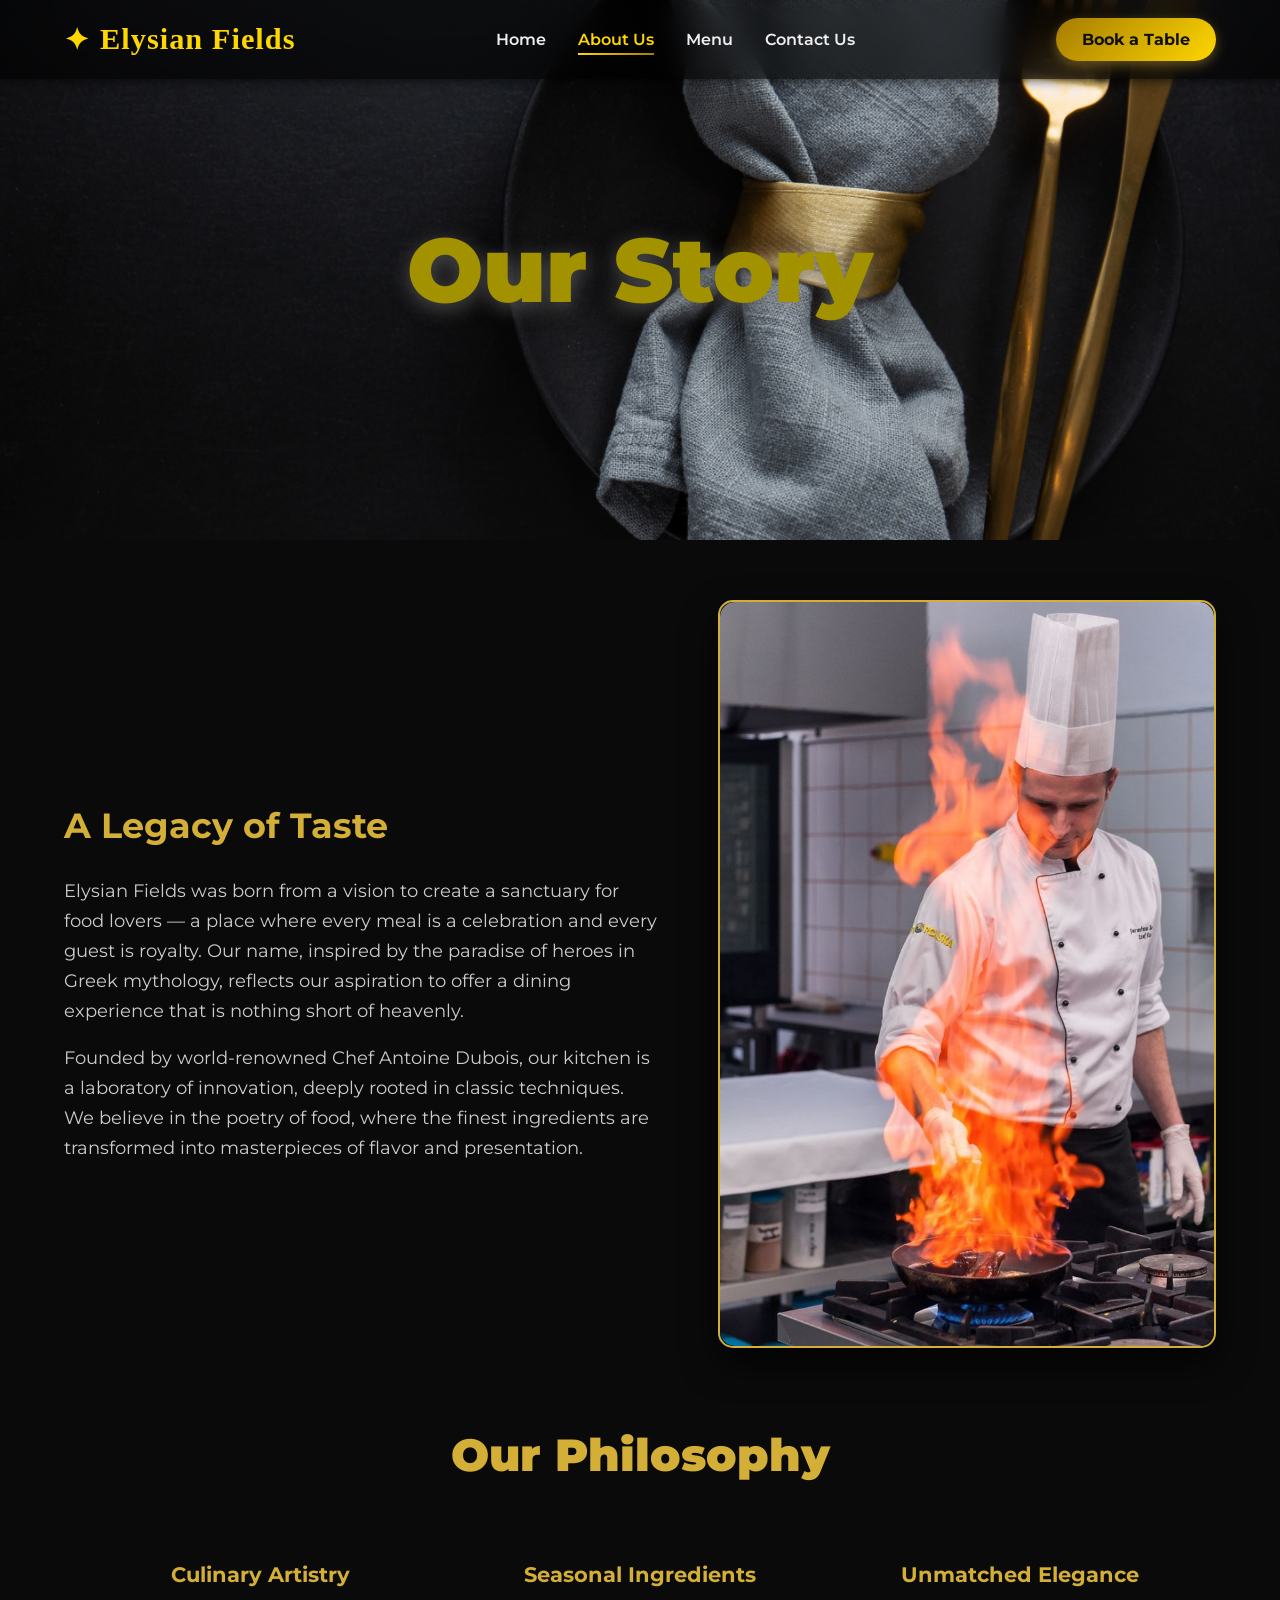
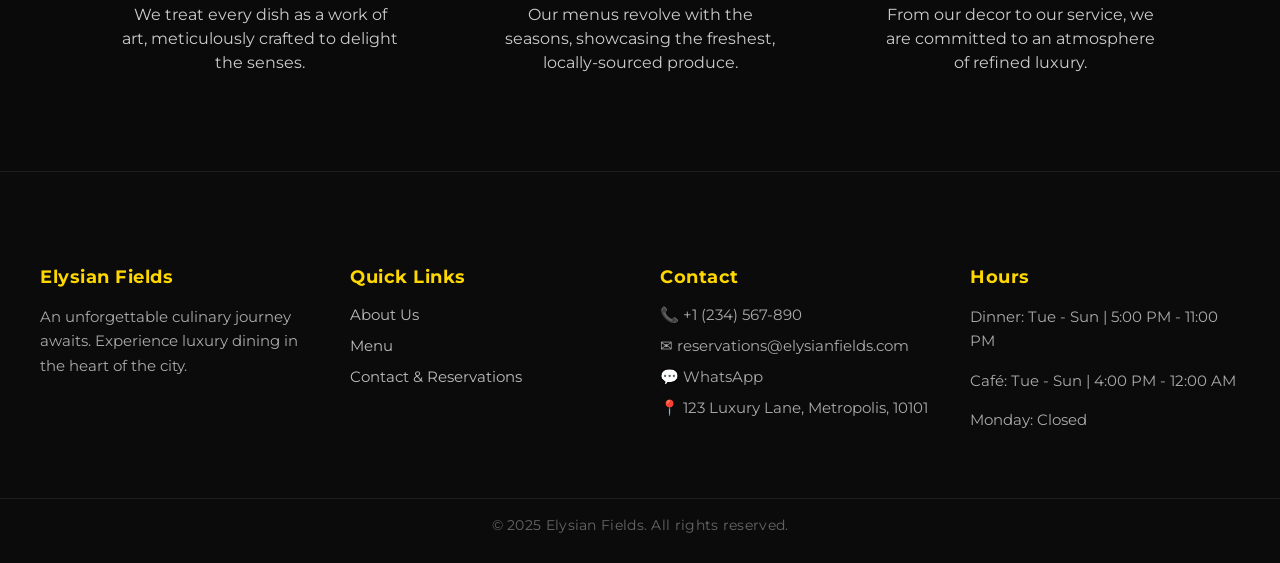
==== about.html @ fce70c0c "Initial commit" ====
<!DOCTYPE html>
<html lang="en">
<head>
  <meta charset="UTF-8" />
  <meta name="viewport" content="width=device-width, initial-scale=1" />
  <title>Elysian Fields | About Us</title>
  <link rel="stylesheet" href="about.css" />
  <link href="https://fonts.googleapis.com/css2?family=Montserrat:wght@400;600;700&display=swap" rel="stylesheet">
</head>
<body>
  <!-- HEADER -->
  <header>
    <div class="container header-container">
      <div class="logo">
        <span class="icon">✦</span> Elysian Fields
      </div>

      <!-- Hamburger -->
      <button class="nav-toggle" id="navToggle" aria-label="Toggle navigation" aria-expanded="false">
        <span class="hamburger">
          <span class="bar"></span>
          <span class="bar"></span>
          <span class="bar"></span>
        </span>
      </button>

      <!-- Navigation -->
      <nav class="site-nav" id="siteNav">
        <ul>
          <li><a href="index.html">Home</a></li>
          <li><a href="about.html" class="active">About Us</a></li>
          <li><a href="menu.html">Menu</a></li>
          <li><a href="contact.html" >Contact Us</a></li>
        </ul>
        <!-- CTA (mobile only) -->
        <a href="contact.html" class="btn-primary mobile-cta">Book a Table</a>
      </nav>

      <!-- CTA (desktop only) -->
      <a href="contact.html" class="btn-primary header-cta">Book a Table</a>
    </div>
  </header>

  <!-- HERO -->
  <section class="about-hero">
    <div class="container">
      <h1 class="fade-in">Our Story</h1>
    </div>
  </section>

  <!-- ABOUT CONTENT -->
  <main>
    <section class="about-content container">
      <div class="about-text slide-in-left">
        <h2>A Legacy of Taste</h2>
        <p>
          Elysian Fields was born from a vision to create a sanctuary for food lovers — a place where every meal is a celebration and every guest is royalty. Our name, inspired by the paradise of heroes in Greek mythology, reflects our aspiration to offer a dining experience that is nothing short of heavenly.
        </p>
        <p>
          Founded by world-renowned Chef Antoine Dubois, our kitchen is a laboratory of innovation, deeply rooted in classic techniques. We believe in the poetry of food, where the finest ingredients are transformed into masterpieces of flavor and presentation.
        </p>
      </div>
      <div class="about-image slide-in-right">
        <img src="image/chef.jpeg" alt="Chef portrait" />
      </div>
    </section>

    <!-- PHILOSOPHY -->
    <section class="philosophy container fade-in">
      <h2>Our Philosophy</h2>
      <div class="philosophy-items">
        <div class="philosophy-item">
          <div class="icon-circle">
           
              <path d="M4 20h16M4 4h16M4 12h16"/>
              <circle cx="12" cy="12" r="3"/>
            </svg>
          </div>
          <h3>Culinary Artistry</h3>
          <p>We treat every dish as a work of art, meticulously crafted to delight the senses.</p>
        </div>
        <div class="philosophy-item">
          <div class="icon-circle">

              <path d="M3 12l2-2 4 4 8-8 2 2"/>
            </svg>
          </div>
          <h3>Seasonal Ingredients</h3>
          <p>Our menus revolve with the seasons, showcasing the freshest, locally-sourced produce.</p>
        </div>
        <div class="philosophy-item">
          <div class="icon-circle">
          
              <circle cx="12" cy="12" r="10"/>
              <path d="M12 6v6l4 2"/>
            </svg>
          </div>
          <h3>Unmatched Elegance</h3>
          <p>From our decor to our service, we are committed to an atmosphere of refined luxury.</p>
        </div>
      </div>
    </section>
  </main>

  <!-- FOOTER -->
 <footer>
    <div class="footer-container">
      <div class="footer-section about">
        <h4>Elysian Fields</h4>
        <p>An unforgettable culinary journey awaits. Experience luxury dining in the heart of the city.</p>
      </div>
      <div class="footer-section links">
        <h4>Quick Links</h4>
        <ul>
          <li><a href="about.html">About Us</a></li>
          <li><a href="menu.html">Menu</a></li>
          <li><a href="contact.html">Contact & Reservations</a></li>
        </ul>
      </div>
      <div class="footer-section contact">
        <h4>Contact</h4>
        <ul>
          <li>📞 +1 (234) 567-890</li>
          <li>✉ reservations@elysianfields.com</li>
          <li>💬 WhatsApp</li>
          <li>📍 123 Luxury Lane, Metropolis, 10101</li>
        </ul>
      </div>
      <div class="footer-section hours">
        <h4>Hours</h4>
        <p>Dinner: Tue - Sun | 5:00 PM - 11:00 PM</p>
        <p>Café: Tue - Sun | 4:00 PM - 12:00 AM</p>
        <p>Monday: Closed</p>
      </div>
    </div>
    <div class="footer-bottom">
      <p>© 2025 Elysian Fields. All rights reserved.</p>
    </div>
  </footer>
  <script src="about.js"></script>
</body>
</html>
---- about.css ----
@import url('https://fonts.googleapis.com/css2?family=Montserrat:wght@400;600;700&display=swap');

body {
  background-color: #0a0a0a;
  font-family: 'Montserrat', sans-serif;
  color: white;
  margin: 0;
  min-height: 100vh;
  display: flex;
  flex-direction: column;
}

.container {
  width: 90%;
  max-width: 1200px;
  margin: 0 auto;
}

/* Header */
/* ===== Header ===== */
header {
  position: fixed;
  width: 100%;
  top: 0;
  z-index: 1000;
  backdrop-filter: blur(14px);
  background: rgba(0, 0, 0, 0.65);
  box-shadow: 0 2px 10px rgba(0,0,0,0.6);
}
.header-container {
  display: flex;
  justify-content: space-between;
  align-items: center;
  padding: 18px 0;
}
.logo {
  font-family: 'Playfair Display', serif;
  font-size: 1.9rem;
  font-weight: 900;
  color: #FFD700;
  display: flex;
  align-items: center;
  gap: 10px;
  letter-spacing: 1px;
}

/* ===== Navigation ===== */
.site-nav {
  display: flex;
  align-items: center;
  gap: 32px;
}
.site-nav ul {
  display: flex;
  gap: 32px;
  list-style: none;
  margin: 0;
  padding: 0;
}
.site-nav ul li a {
  text-decoration: none;
  color: #eee;
  font-weight: 600;
  font-size: 1rem;
  position: relative;
  transition: color 0.3s ease;
}
.site-nav ul li a:hover,
.site-nav ul li a.active {
  color: #FFD700;
}
.site-nav ul li a.active::after {
  content: '';
  position: absolute;
  bottom: -6px;
  left: 0;
  height: 2px;
  width: 100%;
  background: linear-gradient(90deg, #FFD700, #a67c00);
}

/* CTA Buttons */
.btn-primary {
  background: linear-gradient(135deg, #a67c00, #FFD700);
  color: #111;
  padding: 12px 26px;
  border-radius: 30px;
  font-weight: 700;
  text-decoration: none;
  font-size: 1rem;
  transition: all 0.3s ease;
  box-shadow: 0 4px 12px rgba(212, 175, 55, 0.4);
}
.btn-primary:hover {
  background: linear-gradient(135deg, #FFD700, #a67c00);
  box-shadow: 0 6px 18px rgba(212, 175, 55, 0.6);
  transform: translateY(-2px);
}
.header-cta { display: inline-block; }
.mobile-cta { display: none; }

/* HERO */
.about-hero {
  height: 60vh;
  display: flex;
  align-items: center;
  justify-content: center;
  background: url("image/res.jpg") center/cover no-repeat;
  text-align: center;
  margin-bottom: 60px;
  
}
.overlay {
  position: absolute;
  inset: 0;
  background: linear-gradient(rgba(0,0,0,0.7), rgba(0,0,0,0.6));
}

.hero-content {
  position: relative;
  z-index: 2;
  max-width: 800px;
  padding: 0 20px;
  animation: fadeUp 1.2s ease both;
}
.about-hero h1 {
  font-size: 10vh;
  font-weight: 900;
  color: #a29200;
  text-shadow: 0 5px 20px rgba(103, 103, 103, 0.7);
}
.overlay {
  position: absolute;
  inset: 0;
  background: linear-gradient(rgba(0,0,0,0.7), rgba(0,0,0,0.6));
}


/* ABOUT CONTENT */
.about-content {
  display: flex;
  gap: 60px;
  margin-bottom: 80px;
  flex-wrap: wrap;
  align-items: center;
}
.about-text {
  flex: 1 1 400px;
  font-size: 1.1rem;
  line-height: 1.7;
  color: #ccc;
}
.about-text h2 {
  font-size: 2.2rem;
  color: #d4af37;
  margin-bottom: 20px;
}
.about-image {
  flex: 1 1 300px;
  text-align: center;
  border-radius: 15px;
  overflow: hidden;
  border: 2px solid #d4af37;
  box-shadow: 0 15px 35px rgba(0,0,0,0.7);
}
.about-image img {
  width: 100%;
  display: block;
  border-radius: 15px;
}

/* PHILOSOPHY */
.philosophy {
  text-align: center;
  margin-bottom: 60px;
}
.philosophy h2 {
  font-size: 2.8rem;
  font-weight: 900;
  color: #d4af37;
  margin-bottom: 40px;
}
.philosophy-items {
  display: flex;
  justify-content: center;
  gap: 60px;
  flex-wrap: wrap;
}
.philosophy-item {
  max-width: 280px;
  text-align: center;
  padding: 20px;
  transition: transform 0.3s ease;
}
.philosophy-item:hover {
  transform: translateY(-8px);
}

.philosophy-item h3 {
  color: #d4af37;
  margin-bottom: 12px;
  font-size: 1.3rem;
}
.philosophy-item p {
  color: #ccc;
  font-size: 1rem;
  line-height: 1.5;
}

/* FOOTER */
footer {
  background: #0b0b0b;
  color: #ccc;
  padding: 70px 0 30px;
  margin-top: auto;
  border-top: 1px solid rgba(255,255,255,0.08);
}

.footer-container {
  max-width: 1200px;
  margin: 0 auto;
  display: grid;
  grid-template-columns: repeat(auto-fit, minmax(220px, 1fr));
  gap: 40px;
}

.footer-section h4 {
  color: #FFD700;
  font-weight: 700;
  margin-bottom: 18px;
  font-size: 1.1rem;
  letter-spacing: 0.5px;
}

.footer-section p {
  font-size: 0.95rem;
  line-height: 1.6;
  color: #aaa;
}

.footer-section ul {
  list-style: none;
  padding: 0;
  margin: 0;
}
.footer-section ul li {
  margin-bottom: 12px;
  font-size: 0.95rem;
}
.footer-section ul li a {
  color: #bbb;
  text-decoration: none;
  transition: color 0.3s ease, padding-left 0.3s ease;
}
.footer-section ul li a:hover {
  color: #FFD700;
  padding-left: 4px;
}

.footer-section.contact ul li,
.footer-section.hours p {
  color: #aaa;
  font-size: 0.95rem;
}

.footer-bottom {
  text-align: center;
  margin-top: 50px;
  color: #666;
  border-top: 1px solid rgba(255,255,255,0.08);
  padding-top: 18px;
  font-size: 0.85rem;
  letter-spacing: 0.3px;
}
.footer-bottom p {
  margin: 0;
}

/* ===== Hamburger ===== */
.nav-toggle {
  display: none;
  background: none;
  border: none;
  cursor: pointer;
  z-index: 1100;
}
.hamburger {
  display: flex;
  flex-direction: column;
  gap: 6px;
}
.hamburger .bar {
  width: 26px;
  height: 3px;
  background-color: #FFD700;
  border-radius: 2px;
  transition: all 0.3s ease;
}
.nav-toggle.active .bar:nth-child(1) {
  transform: rotate(45deg) translate(5px, 5px);
}
.nav-toggle.active .bar:nth-child(2) {
  opacity: 0;
}
.nav-toggle.active .bar:nth-child(3) {
  transform: rotate(-45deg) translate(6px, -6px);
}
/* ANIMATIONS */
.fade-in {
  animation: fadeIn 1.5s ease-in-out;
}
.slide-in-left {
  animation: slideInLeft 1.2s ease;
}
.slide-in-right {
  animation: slideInRight 1.2s ease;
}
@keyframes fadeIn {
  from { opacity: 0; transform: translateY(30px); }
  to { opacity: 1; transform: translateY(0); }
}
@keyframes slideInLeft {
  from { opacity: 0; transform: translateX(-50px); }
  to { opacity: 1; transform: translateX(0); }
}
@keyframes slideInRight {
  from { opacity: 0; transform: translateX(50px); }
  to { opacity: 1; transform: translateX(0); }
}

@media (max-width: 900px) {
  .site-nav {
    position: absolute;
    top: 100%;
    right: 0;
    left: 0;
    background: rgba(15, 15, 15, 0.98);
    border-radius: 0 0 12px 12px;
    box-shadow: 0 8px 24px rgba(0,0,0,0.6);
    overflow: hidden;
    max-height: 0;
    opacity: 0;
    transform: translateY(-20px);
    transition: max-height 0.5s ease, opacity 0.4s ease, transform 0.4s ease;
    display: flex;
    flex-direction: column;
    align-items: center;
    padding: 0;
  }
  .site-nav.open {
    max-height: 400px; /* Enough for dropdown */
    opacity: 1;
    transform: translateY(0);
    padding: 20px 0;
  }

  .site-nav ul {
    flex-direction: column;
    gap: 18px;
    list-style: none;
    margin: 0;
    padding: 0;
    width: 100%;
    text-align: center;
  }
  .site-nav ul li a {
    font-size: 1rem;
    font-weight: 600;
    color: #eee;
    text-decoration: none;
    transition: color 0.3s ease;
  }
  .site-nav ul li a:hover,
  .site-nav ul li a.active {
    color: #FFD700;
  }

  .header-cta { display: none; }
  .mobile-cta {
    display: block;
    margin-top: 20px;
    padding: 12px 22px;
    border-radius: 30px;
  }

  .nav-toggle { display: block; }
}

@media (max-width: 382px) {
    .logo {
  font-family: 'Playfair Display', serif;
  font-size: 1.4rem;
  font-weight: 900;
  color: #FFD700;
  display: flex;
  align-items: center;
  gap: 10px;
  letter-spacing: 1px;
}
.about-hero h1 {
  font-size: 7vh;
  font-weight: 900;
  color: #a29200;
  text-shadow: 0 5px 20px rgba(103, 103, 103, 0.7);
}

  /* تصحيح الكلاس */
  .contact-content {
    grid-template-columns: 1fr;
    padding: 0 0.5rem;
    gap: 16px;
  }

  .form-section, .contact-info {
    padding: 0.8rem;
    border-radius: 8px;
  }

  footer {
    padding: 20px 10px;
  }
  .footer-container {
    gap: 16px;
  }
  .footer-section h4 {
    margin-bottom: 10px;
  }
  .footer-bottom {
    margin-top: 15px;
  }
   }
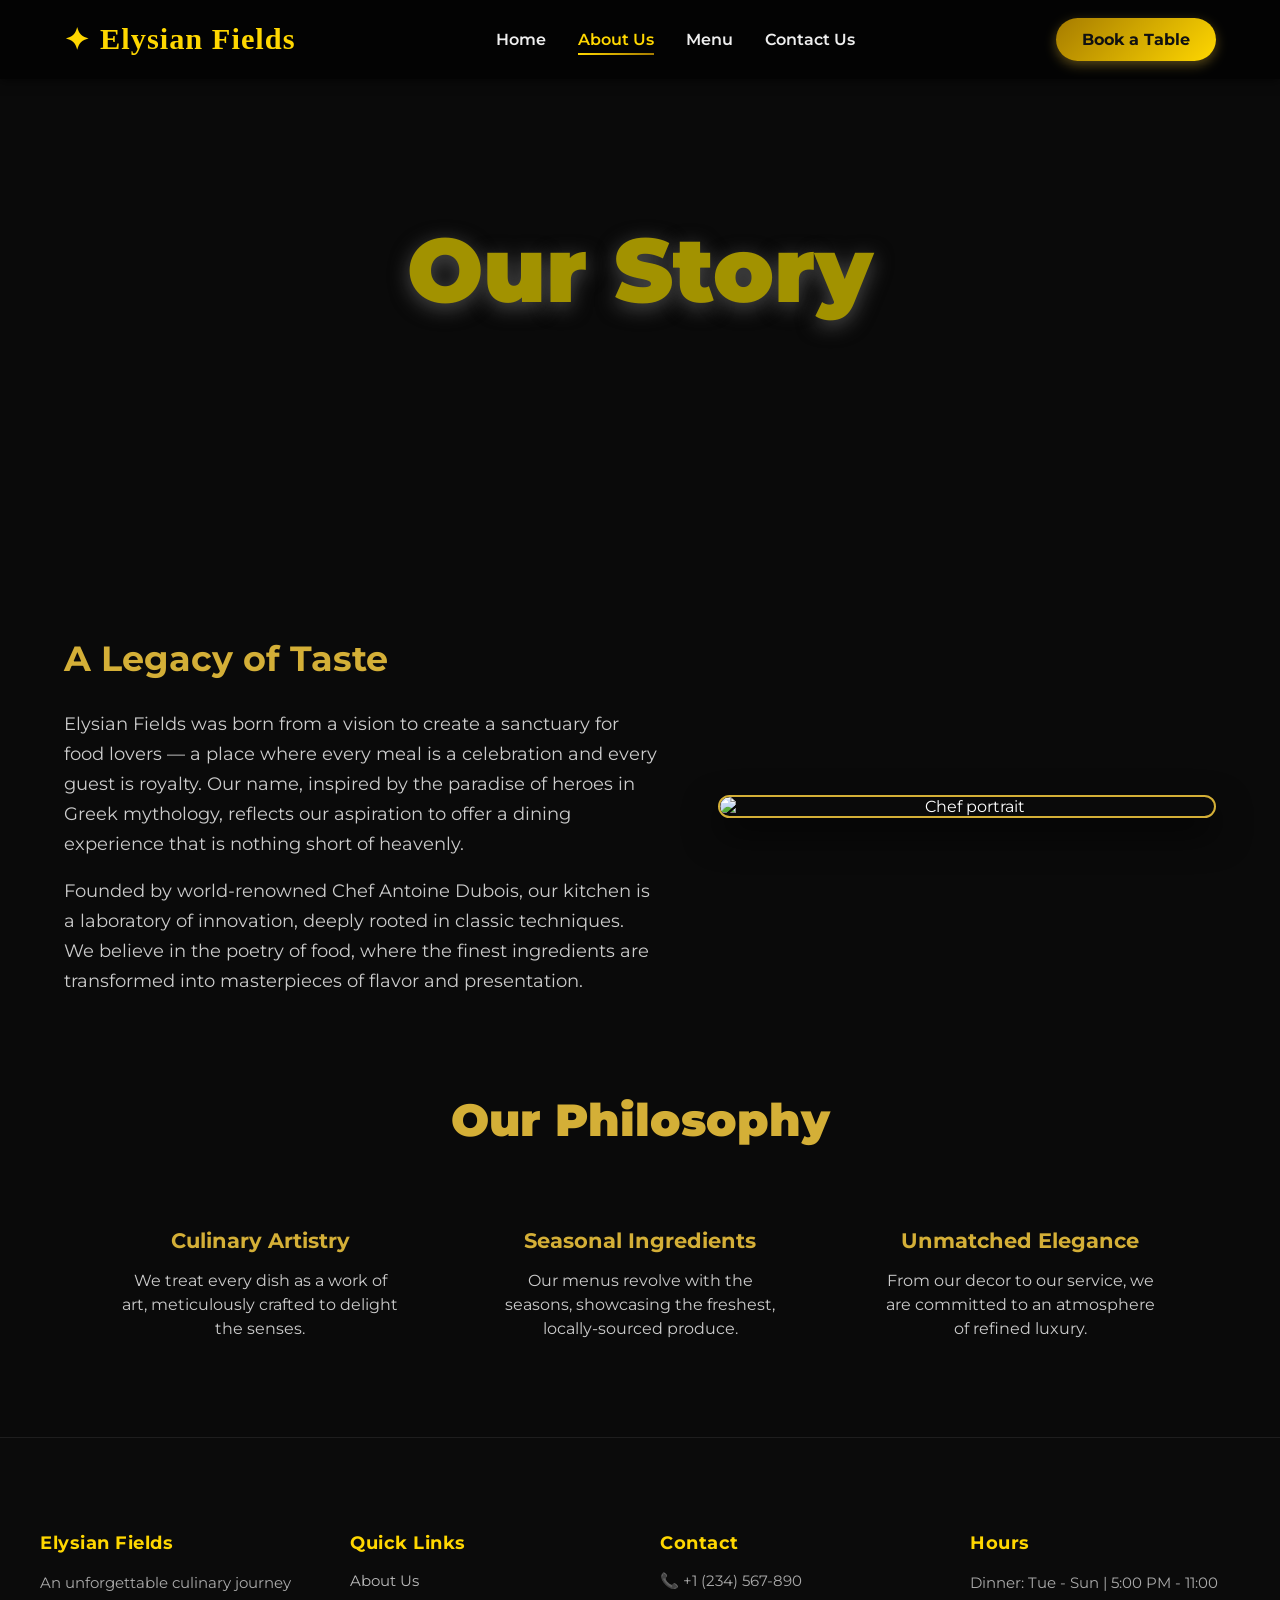
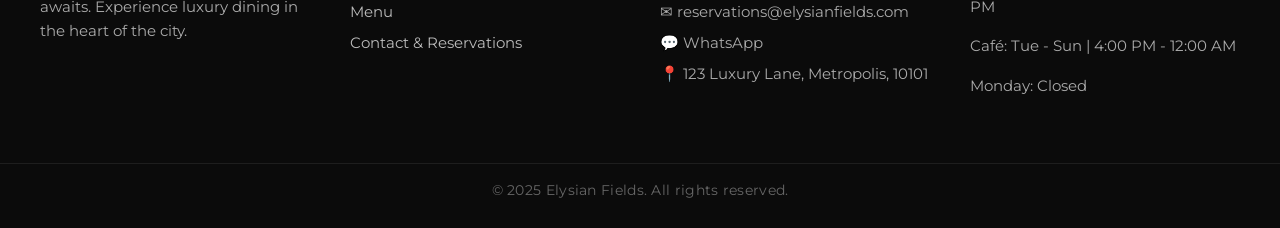
==== commit 76690c71: "Add files via upload" ====
--- a/about.html
+++ b/about.html
@@ -27,7 +27,7 @@
       <!-- Navigation -->
       <nav class="site-nav" id="siteNav">
         <ul>
-          <li><a href="index.html">Home</a></li>
+          <li><a href="home.html">Home</a></li>
           <li><a href="about.html" class="active">About Us</a></li>
           <li><a href="menu.html">Menu</a></li>
           <li><a href="contact.html" >Contact Us</a></li>
@@ -61,7 +61,7 @@
         </p>
       </div>
       <div class="about-image slide-in-right">
-        <img src="image/chef.jpeg" alt="Chef portrait" />
+        <img src="https://i.pinimg.com/736x/c7/f5/39/c7f5397cdff2830c134eda6884088b78.jpg" alt="Chef portrait" />
       </div>
     </section>
 
--- a/about.css
+++ b/about.css
@@ -105,7 +105,7 @@
   display: flex;
   align-items: center;
   justify-content: center;
-  background: url("image/res.jpg") center/cover no-repeat;
+  background: url("https://www.atom8.ai/_next/image?url=%2Fimages%2Fsolutions-restraunt.jpg&w=828&q=75") center/cover no-repeat;
   text-align: center;
   margin-bottom: 60px;
   
